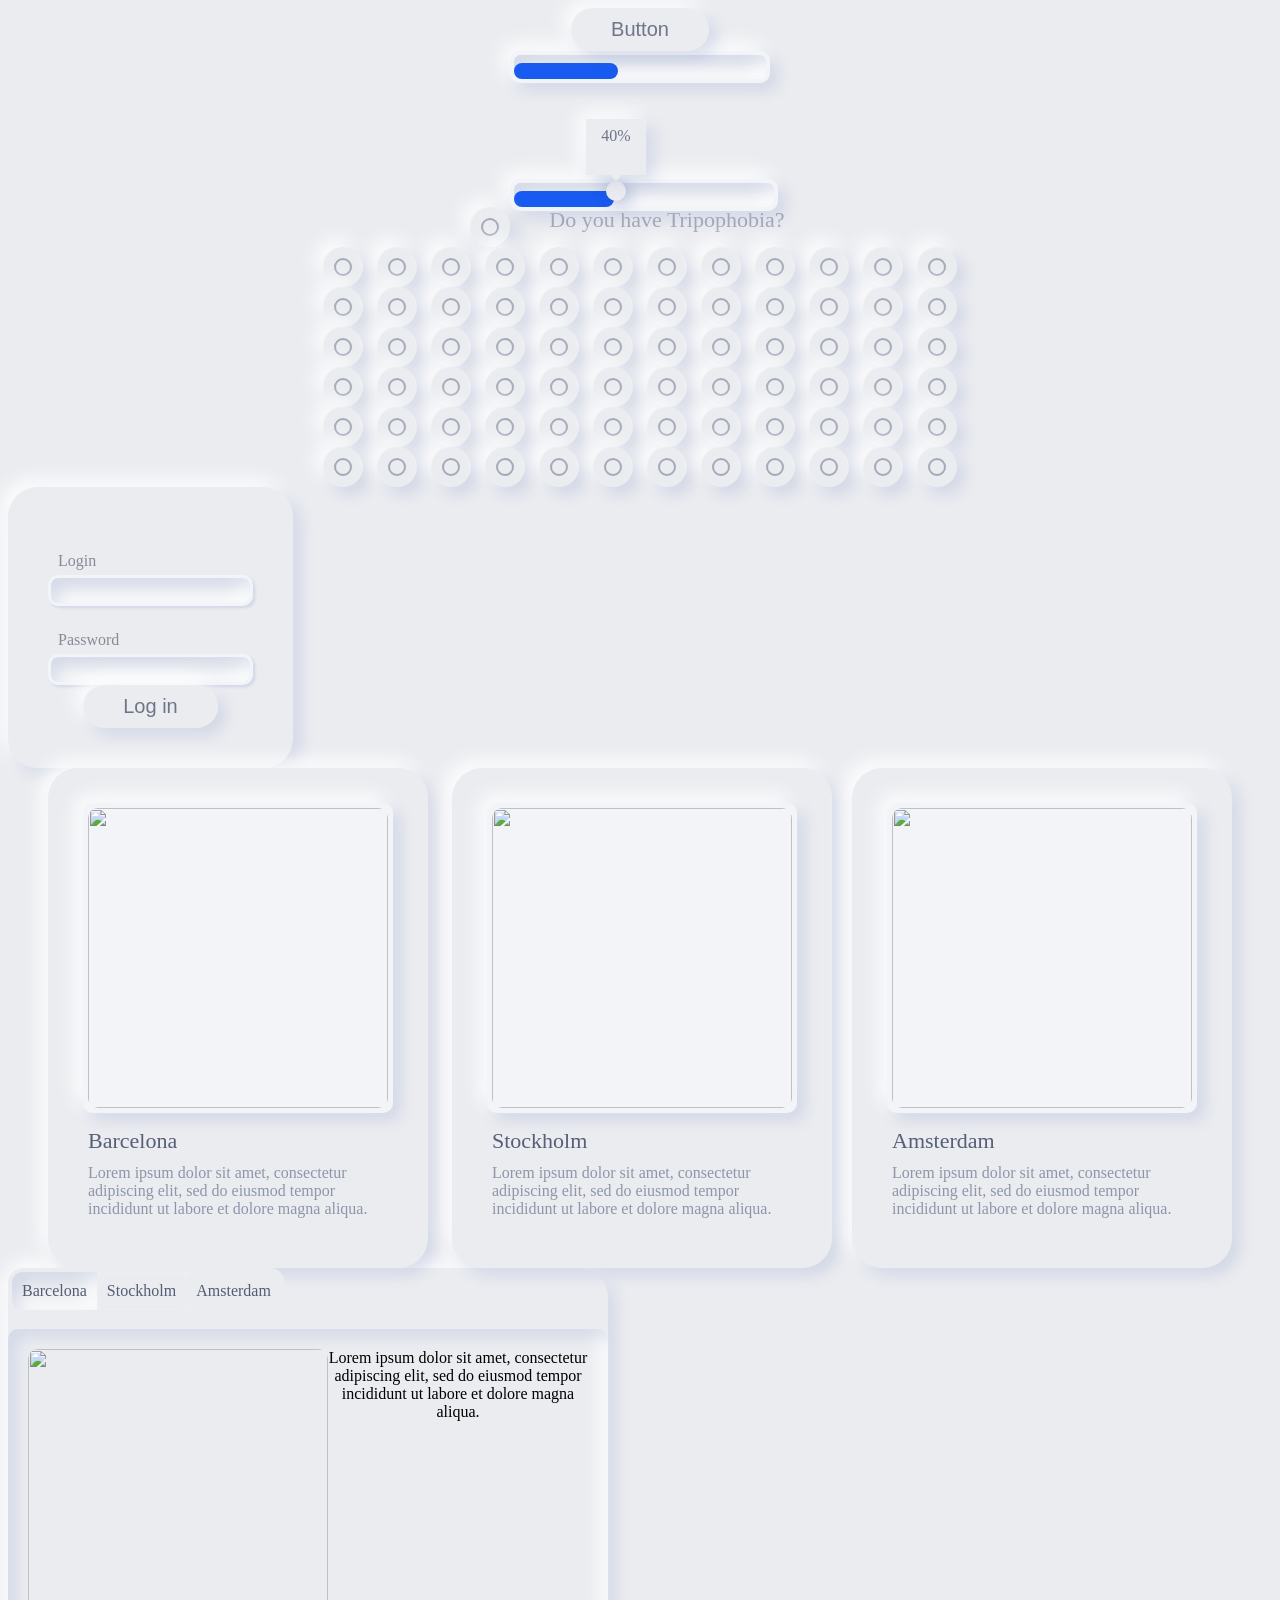
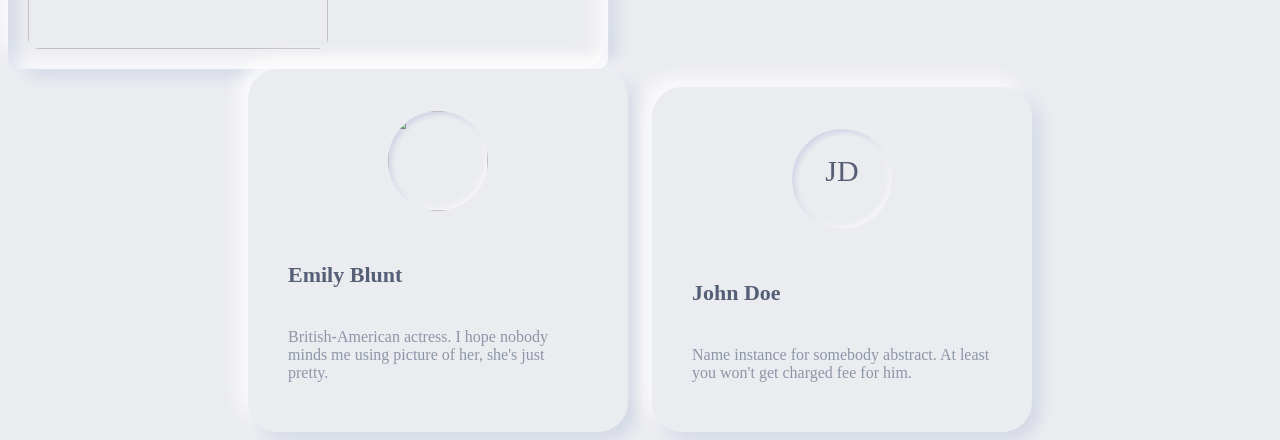
==== index2.html @ e6d13fb2 "Added a new page" ====
<html>
  <head>
<script src="script.js"></script>
<link rel="stylesheet" href="style.css">
  </head>
  <body class="py-5">
    <div class="container">
      <button type="button" class="my-5 btn neumorphic-btn">Button</button>
      <div class="text-center">
        <div class="neumorphic-progress">
          <div class="neumorphic-progress__back"></div>
          <div class="neumorphic-progress__line"></div>
        </div>
        <div class="neumorphic-slider" onselectstart="return false" style="margin-top: 100px;">
          <div class="neumorphic-slider__back"></div>
          <div class="neumorphic-slider__line"></div>
          <div class="neumorphic-slider__thumb"></div>
          <div class="neumorphic-slider__popover">40%</div>
        </div>
      </div>
      <div class="my-5 row justify-content-center">
        <button type="button" class="btn neumorphic-btn neumorphic-checkbox"></button>
        <label class="neumorphic-text">Do you have Tripophobia?</label>
      </div>
      <div class="mt-5 row justify-content-center">
        <button type="button" class="btn neumorphic-btn neumorphic-checkbox"></button>
        <button type="button" class="btn neumorphic-btn neumorphic-checkbox"></button>
        <button type="button" class="btn neumorphic-btn neumorphic-checkbox"></button>
        <button type="button" class="btn neumorphic-btn neumorphic-checkbox"></button>
        <button type="button" class="btn neumorphic-btn neumorphic-checkbox"></button>
        <button type="button" class="btn neumorphic-btn neumorphic-checkbox"></button>
        <button type="button" class="btn neumorphic-btn neumorphic-checkbox"></button>
        <button type="button" class="btn neumorphic-btn neumorphic-checkbox"></button>
        <button type="button" class="btn neumorphic-btn neumorphic-checkbox"></button>
        <button type="button" class="btn neumorphic-btn neumorphic-checkbox"></button>
        <button type="button" class="btn neumorphic-btn neumorphic-checkbox"></button>
        <button type="button" class="btn neumorphic-btn neumorphic-checkbox"></button>
      </div>
      <div class="mt-2 row justify-content-center">
        <button type="button" class="btn neumorphic-btn neumorphic-checkbox"></button>
        <button type="button" class="btn neumorphic-btn neumorphic-checkbox"></button>
        <button type="button" class="btn neumorphic-btn neumorphic-checkbox"></button>
        <button type="button" class="btn neumorphic-btn neumorphic-checkbox"></button>
        <button type="button" class="btn neumorphic-btn neumorphic-checkbox"></button>
        <button type="button" class="btn neumorphic-btn neumorphic-checkbox"></button>
        <button type="button" class="btn neumorphic-btn neumorphic-checkbox"></button>
        <button type="button" class="btn neumorphic-btn neumorphic-checkbox"></button>
        <button type="button" class="btn neumorphic-btn neumorphic-checkbox"></button>
        <button type="button" class="btn neumorphic-btn neumorphic-checkbox"></button>
        <button type="button" class="btn neumorphic-btn neumorphic-checkbox"></button>
        <button type="button" class="btn neumorphic-btn neumorphic-checkbox"></button>
      </div>
      <div class="mt-2 row justify-content-center">
        <button type="button" class="btn neumorphic-btn neumorphic-checkbox"></button>
        <button type="button" class="btn neumorphic-btn neumorphic-checkbox"></button>
        <button type="button" class="btn neumorphic-btn neumorphic-checkbox"></button>
        <button type="button" class="btn neumorphic-btn neumorphic-checkbox"></button>
        <button type="button" class="btn neumorphic-btn neumorphic-checkbox"></button>
        <button type="button" class="btn neumorphic-btn neumorphic-checkbox"></button>
        <button type="button" class="btn neumorphic-btn neumorphic-checkbox"></button>
        <button type="button" class="btn neumorphic-btn neumorphic-checkbox"></button>
        <button type="button" class="btn neumorphic-btn neumorphic-checkbox"></button>
        <button type="button" class="btn neumorphic-btn neumorphic-checkbox"></button>
        <button type="button" class="btn neumorphic-btn neumorphic-checkbox"></button>
        <button type="button" class="btn neumorphic-btn neumorphic-checkbox"></button>
      </div>
      <div class="mt-2 row justify-content-center">
        <button type="button" class="btn neumorphic-btn neumorphic-checkbox"></button>
        <button type="button" class="btn neumorphic-btn neumorphic-checkbox"></button>
        <button type="button" class="btn neumorphic-btn neumorphic-checkbox"></button>
        <button type="button" class="btn neumorphic-btn neumorphic-checkbox"></button>
        <button type="button" class="btn neumorphic-btn neumorphic-checkbox"></button>
        <button type="button" class="btn neumorphic-btn neumorphic-checkbox"></button>
        <button type="button" class="btn neumorphic-btn neumorphic-checkbox"></button>
        <button type="button" class="btn neumorphic-btn neumorphic-checkbox"></button>
        <button type="button" class="btn neumorphic-btn neumorphic-checkbox"></button>
        <button type="button" class="btn neumorphic-btn neumorphic-checkbox"></button>
        <button type="button" class="btn neumorphic-btn neumorphic-checkbox"></button>
        <button type="button" class="btn neumorphic-btn neumorphic-checkbox"></button>
      </div>
      <div class="mt-2 row justify-content-center">
        <button type="button" class="btn neumorphic-btn neumorphic-checkbox"></button>
        <button type="button" class="btn neumorphic-btn neumorphic-checkbox"></button>
        <button type="button" class="btn neumorphic-btn neumorphic-checkbox"></button>
        <button type="button" class="btn neumorphic-btn neumorphic-checkbox"></button>
        <button type="button" class="btn neumorphic-btn neumorphic-checkbox"></button>
        <button type="button" class="btn neumorphic-btn neumorphic-checkbox"></button>
        <button type="button" class="btn neumorphic-btn neumorphic-checkbox"></button>
        <button type="button" class="btn neumorphic-btn neumorphic-checkbox"></button>
        <button type="button" class="btn neumorphic-btn neumorphic-checkbox"></button>
        <button type="button" class="btn neumorphic-btn neumorphic-checkbox"></button>
        <button type="button" class="btn neumorphic-btn neumorphic-checkbox"></button>
        <button type="button" class="btn neumorphic-btn neumorphic-checkbox"></button>
      </div>
      <div class="mt-2 row justify-content-center">
        <button type="button" class="btn neumorphic-btn neumorphic-checkbox"></button>
        <button type="button" class="btn neumorphic-btn neumorphic-checkbox"></button>
        <button type="button" class="btn neumorphic-btn neumorphic-checkbox"></button>
        <button type="button" class="btn neumorphic-btn neumorphic-checkbox"></button>
        <button type="button" class="btn neumorphic-btn neumorphic-checkbox"></button>
        <button type="button" class="btn neumorphic-btn neumorphic-checkbox"></button>
        <button type="button" class="btn neumorphic-btn neumorphic-checkbox"></button>
        <button type="button" class="btn neumorphic-btn neumorphic-checkbox"></button>
        <button type="button" class="btn neumorphic-btn neumorphic-checkbox"></button>
        <button type="button" class="btn neumorphic-btn neumorphic-checkbox"></button>
        <button type="button" class="btn neumorphic-btn neumorphic-checkbox"></button>
        <button type="button" class="btn neumorphic-btn neumorphic-checkbox"></button>
      </div>
    </div>
    <div class="container p-4">
      <div class="neumorphic-card mx-auto">
        <label class="neumorphic-label" for="login__input">Login</label>
        <input class="neumorphic-input" id="login__input" type="text" />
        <label class="neumorphic-label" for="password_input">Password</label>
        <input class="neumorphic-input" id="password_input" type="text" />
        <button type="button" class="btn neumorphic-btn mt-5 mb-3">Log in</button>
      </div>
    </div>
    <div class="container card-collection p-4">
      <div class="neumorphic-card mx-auto">
        <div class="neumorphic-card__outer">
          <image class="neumorphic-image" height="300" src="https://images.unsplash.com/photo-1562883676-8c7feb83f09b?ixlib=rb-1.2.1&ixid=eyJhcHBfaWQiOjEyMDd9&auto=format&fit=crop&w=661&q=80" /><!-- Photo by @alfonstaekema https://unsplash.com/photos/lvXeO04CxwQ -->
        </div>
        <div class="neumorphic-card__title">Barcelona</div>
        <div class="neumorphic-card__text">Lorem ipsum dolor sit amet, consectetur adipiscing elit, sed do eiusmod tempor incididunt ut labore et dolore magna aliqua.</div>
      </div>
      <div class="neumorphic-card mx-auto">
        <div class="neumorphic-card__outer">
          <image class="neumorphic-image" height="300" src="https://images.unsplash.com/photo-1517824488624-8d6e5cdbf991?ixlib=rb-1.2.1&ixid=eyJhcHBfaWQiOjEyMDd9&auto=format&fit=crop&w=634&q=80" /><!-- Photo by @martenbjork https://unsplash.com/photos/zr-zkaQd7f4 -->
        </div>
        <div class="neumorphic-card__title">Stockholm</div>
        <div class="neumorphic-card__text">Lorem ipsum dolor sit amet, consectetur adipiscing elit, sed do eiusmod tempor incididunt ut labore et dolore magna aliqua.</div>
      </div><div class="neumorphic-card mx-auto">
        <div class="neumorphic-card__outer">
          <image class="neumorphic-image" height="300" src="https://images.unsplash.com/photo-1517736996303-4eec4a66bb17?ixlib=rb-1.2.1&ixid=eyJhcHBfaWQiOjEyMDd9&auto=format&fit=crop&w=634&q=80" /><!-- Photo by @robinoode https://unsplash.com/photos/4ZtYoQavCVI -->
        </div>
        <div class="neumorphic-card__title">Amsterdam</div>
        <div class="neumorphic-card__text">Lorem ipsum dolor sit amet, consectetur adipiscing elit, sed do eiusmod tempor incididunt ut labore et dolore magna aliqua.</div>
      </div>
    </div>
    <div class="container">
      <div class="neumorphic-outer mx-auto p-5 neumorphic-tab-container" style="width: 600px;">
        <div class="neumorphic-tab-container__controls">
          <div class="neumorphic-tab-container__control neumorphic-tab-container__control_active" data-target="barcelona">Barcelona</div>
          <div class="neumorphic-tab-container__control" data-target="stockholm">Stockholm</div>
          <div class="neumorphic-tab-container__control" data-target="amsterdam">Amsterdam</div>
        </div>
        <div class="neumorphic-inner neumorphic-tab-container__tab neumorphic-tab-container__tab_shown" id="barcelona">
          <image class="neumorphic-image" height="300" src="https://images.unsplash.com/photo-1562883676-8c7feb83f09b?ixlib=rb-1.2.1&ixid=eyJhcHBfaWQiOjEyMDd9&auto=format&fit=crop&w=661&q=80" /><!-- Photo by @alfonstaekema https://unsplash.com/photos/lvXeO04CxwQ -->
          <div class="py-2 px-4 text-left">Lorem ipsum dolor sit amet, consectetur adipiscing elit, sed do eiusmod tempor incididunt ut labore et dolore magna aliqua.</div>
        </div>
        <div class="neumorphic-inner neumorphic-tab-container__tab" id="stockholm">
          <image class="neumorphic-image" height="300" src="https://images.unsplash.com/photo-1517824488624-8d6e5cdbf991?ixlib=rb-1.2.1&ixid=eyJhcHBfaWQiOjEyMDd9&auto=format&fit=crop&w=634&q=80" /><!-- Photo by @martenbjork https://unsplash.com/photos/zr-zkaQd7f4 -->
          <div class="py-2 px-4 text-left">Lorem ipsum dolor sit amet, consectetur adipiscing elit, sed do eiusmod tempor incididunt ut labore et dolore magna aliqua.</div>
        </div>
        <div class="neumorphic-inner neumorphic-tab-container__tab" id="amsterdam">
          <image class="neumorphic-image" height="300" src="https://images.unsplash.com/photo-1517736996303-4eec4a66bb17?ixlib=rb-1.2.1&ixid=eyJhcHBfaWQiOjEyMDd9&auto=format&fit=crop&w=634&q=80" /><!-- Photo by @robinoode https://unsplash.com/photos/4ZtYoQavCVI -->
          <div class="py-2 px-4 text-left">Lorem ipsum dolor sit amet, consectetur adipiscing elit, sed do eiusmod tempor incididunt ut labore et dolore magna aliqua.</div>
        </div>
      </div>
    </div>
    <div class="container py-5 card-collection">
      <div class="neumorphic-card" style="min-width: 300px;">
        <div class="neumorphic-image__wrapper">
          <image class="neumorphic-image" src="https://i.pinimg.com/originals/cb/98/4a/cb984a8d358ee8ff8355b6ab3d9dbe4b.jpg" width="100" />
        </div>
        <h4 class="neumorphic-card__title text-center">Emily Blunt</h4>
        <div class="neumorphic-card__text">British-American actress. I hope nobody minds me using picture of her, she's just pretty.</div>
      </div>
      <div class="neumorphic-card" style="min-width: 300px;">
        <div class="neumorphic-image__wrapper">
          <div class="neumorphic-image__placeholder">JD</div>
        </div>
        <h4 class="neumorphic-card__title text-center">John Doe</h4>
        <div class="neumorphic-card__text">Name instance for somebody abstract. At least you won't get charged fee for him.</div>
      </div>
    </div>
  </body>
</html>
---- style.css ----
:root {
  --value: 40%;
  --back-color: #EBECF0;
}

body {
  background-color: var(--back-color);
  text-align: center;
  justify-content: center;
}

.btn:focus {
  outline:none !important;
}

.neumorphic-btn {
  font-size: 20px;
  border: none;
  padding: 10px 40px;
  border-radius: 40px;
  color: #6D7587;
  background-color: var(--back-color);
  /*box-shadow: 3px 4px 6px 1px rgba(0, 0, 0, 0.3), 
              -2px -2px 4px 2px rgba(255, 255, 255, 1), 
              inset -14px -14px 20px -10px rgba(0, 0, 0, 0.1),
              inset 14px 14px 20px -10px rgba(255, 255, 255, 0.5) !important;  */
  box-shadow: 7px 7px 15px rgba(55, 84, 170, .15),
              -7px -7px 20px rgba(255, 255, 255, 1),
              inset 0px 0px 4px rgba(255, 255, 255, .2),
              inset 7px 7px 15px rgba(55, 84, 170, 0),
              inset -7px -7px 20px rgba(255, 255, 255, 0),
              0px 0px 4px rgba(255, 255, 255, 0) !important;
  transition: box-shadow .25s ease !important;
}

.neumorphic-btn:active {  
  box-shadow: 7px 7px 15px rgba(55, 84, 170, .15),
              -7px -7px 20px rgba(255, 255, 255, 1),
              inset 0px 0px 4px rgba(255, 255, 255, 0),
              inset 7px 7px 15px rgba(55, 84, 170, .15),
              inset -7px -7px 20px rgba(255, 255, 255, 1),
              0px 0px 4px rgba(255, 255, 255, .2) !important;
}

.neumorphic-progress, .neumorphic-slider {
  width: 260px;
  margin: auto;
}

.neumorphic-progress__back, .neumorphic-slider__back {
  height: 24px;
  background-color: var(--back-color);
  border-radius: 10px;
  border: 4px solid #f3f4f7;
  box-shadow: 7px 7px 15px rgba(55, 84, 170, .15),
              -7px -7px 20px rgba(255, 255, 255, 1),
              inset 0px 0px 4px rgba(255, 255, 255, 0),
              inset 7px 7px 15px rgba(55, 84, 170, .15),
              inset -7px -7px 20px rgba(255, 255, 255, 1),
              0px 0px 4px rgba(255, 255, 255, .2) !important;
}

.neumorphic-slider {
  width: 240px;
}

.neumorphic-slider__back {
  width: calc(100% + 20px);
  margin-left: -10px;
}

.neumorphic-progress__line {
  width: var(--value);
  height: 16px;
  background-color: #185BF1;
  margin-top: -20px;
  margin-left: 4px;
  border-radius: 8px;
  opacity: 1;
  animation: sliding 3s ease infinite;
}

@keyframes sliding {
  0% {
    width: 0;
  }
  100% {
    width: calc(100% - 8px);
  }
}

.neumorphic-slider {
  position: relative;
}

.neumorphic-slider__line {
  height: 16px;
  background-color: #185BF1;
  margin-top: -20px;
  margin-left: -6px;
  border-radius: 8px;
  opacity: 1;
  width: calc(var(--value) + 4px);
}

.neumorphic-slider__thumb {
  box-shadow: 7px 7px 15px rgba(55, 84, 170, .15), 0px 0px 15px rgba(55, 84, 170, .3);
  width: 20px;
  height: 20px;
  position: absolute;
  border-radius: 50%;
  background-color: var(--back-color);
  left: var(--value);
  top: 2px;
  margin-left: -10px;
  cursor: pointer;
}

.neumorphic-slider__popover {
  position: absolute;
  background-color: var(--back-color);
  left: var(--value);
  width: 60px;
  height: 40px;
  top: -60px;
  margin-left: -30px;
  box-shadow: 7px 7px 15px rgba(55, 84, 170, .15),
              -7px -7px 20px rgba(255, 255, 255, 1),
              0px 0px 4px rgba(255, 255, 255, .2);    
  color: #6D7587;    
  padding: 8px 0;
}

.neumorphic-slider__popover::after {
  content: '';
  position: absolute;
  width: 0;
  height: 0;
  bottom: -6px;
  left: 50%;
  margin-left: -6px;
  border-style: solid;
  border-width: 6px 6px 0 6px;
  border-color: var(--back-color) transparent transparent transparent;
}

.neumorphic-text {
  color: #a3aab9;
  margin: auto 30px;
  font-size: 22px;
}

.neumorphic-checkbox {
  padding: 20px;
  position: relative;
  margin: 0 5px;
  transition: all .25s ease;
}

.neumorphic-checkbox::after {
  content: '';
  position: absolute;
  width: 14px;
  height: 14px;
  border-radius: 50%;
  border: 2px solid #a3aab9;
  background: transparent;
  top: 50%;
  left: 50%;
  transform: translate(-50%, -50%);
  transition: all .25s ease;
}

.neumorphic-checkbox_active {  
  box-shadow: 7px 7px 15px rgba(55, 84, 170, .15),
              -7px -7px 20px rgba(255, 255, 255, 1),
              inset 0px 0px 4px rgba(255, 255, 255, 0),
              inset 7px 7px 15px rgba(55, 84, 170, .15),
              inset -7px -7px 20px rgba(255, 255, 255, 1),
              0px 0px 4px rgba(255, 255, 255, .2) !important;
}

.neumorphic-checkbox_active::after {
  background-color: #a3aab9;
}

.neumorphic-card {
  display: block;    
  background-color: var(--back-color);
  padding: 40px;  
  box-shadow: 7px 7px 15px rgba(55, 84, 170, .15),
              -7px -7px 20px rgba(255, 255, 255, 1),
              0px 0px 4px rgba(255, 255, 255, .2) !important;
  border-radius: 30px;
  max-width: 300px;
  width: min-content;
}

.neumorphic-card__title {
  color: #555F76;
  font-size: 22px;
  padding: 20px 0 10px;
  text-align: start;
}

.neumorphic-card__text {
  padding: 0 0 10px;
  text-align: start;
  color: #8D96A8;
}

.neumorphic-card__outer {
  background-color: #f3f4f7;
  border-radius: 10px;
  border: 5px solid #f3f4f7;
  box-shadow: 7px 7px 15px rgba(55, 84, 170, .15),
              -7px -7px 20px rgba(255, 255, 255, 1),
              0px 0px 4px rgba(255, 255, 255, .2) !important;  
  margin: -5px;
}

.neumorphic-label {
  color: #868b98;
  display: block;
  text-align: start;
  margin: 25px 10px 5px;
}

.neumorphic-input {
  background-color: var(--back-color);
  border-radius: 10px;
  border: 3px solid #f3f4f7;
  box-shadow: 2px 2px 3px rgba(55, 84, 170, .15),
              inset 0px 0px 4px rgba(255, 255, 255, 0),
              inset 7px 7px 15px rgba(55, 84, 170, .15),
              inset -7px -7px 20px rgba(255, 255, 255, 1),
              0px 0px 4px rgba(255, 255, 255, .2) !important;
  padding: 5px 15px;
  outline: none !important;
  color: #535D74;
}

.neumorphic-image {
  border-radius: 10px;
}

.neumorphic-image__wrapper {
  width: 100px;
  height: 100px;
  border-radius: 50% !important;
  overflow: hidden;
  margin: 0 auto;
  border: 2px solid var(--back-color);
  box-shadow: inset 0px 0px 4px rgba(255, 255, 255, 0),
              inset 3px 3px 5px rgba(55, 84, 170, .15),
              inset -3px -3px 5px rgba(255, 255, 255, .5),
              0px 0px 4px rgba(255, 255, 255, .2) !important;
}

.neumorphic-image__placeholder {
    color: #565e74;
    font-size: 30px;
    padding: 25px 0 0 0;
}

.card-collection .neumorphic-card {
  display: inline-block;
  margin: 0 10px !important;
}

.neumorphic-outer {
  box-shadow: 7px 7px 15px rgba(55, 84, 170, .15),
              -7px -7px 20px rgba(255, 255, 255, 1),
              0px 0px 4px rgba(255, 255, 255, .2) !important;
  background-color: var(--back-color);
  border-radius: 30px;
}

.neumorphic-inner {
  box-shadow: inset 0px 0px 4px rgba(255, 255, 255, 0),
              inset 7px 7px 15px rgba(55, 84, 170, .15),
              inset -7px -7px 20px rgba(255, 255, 255, 1),
              0px 0px 4px rgba(255, 255, 255, .2) !important; 
  border-radius: 10px;
}

.neumorphic-tab-container {
  display: flex;
  flex-direction: column;
}

.neumorphic-tab-container__controls {       
  display: flex;
  border: 4px solid var(--back-color);
  width: min-content;
  background-color: var(--back-color);
  border-radius: 15px;
  margin-bottom: 15px;
}

.neumorphic-tab-container__control {
  padding: 10px 10px;
  color: #535D74;
  background-color: var(--back-color);
  box-shadow: inset 0px 0px 4px rgba(255, 255, 255, .2), inset 7px 7px 15px rgba(55, 84, 170, 0), inset -7px -7px 20px rgba(255, 255, 255, 0);
  transition: box-shadow .4s ease;
  cursor: pointer;
}

.neumorphic-tab-container__control:first-child {
    border-top-left-radius: 11px;
    border-bottom-left-radius: 11px;
}

.neumorphic-tab-container__control:last-child {
    border-top-right-radius: 11px;
    border-bottom-right-radius: 11px;
}

.neumorphic-tab-container__control_active {
  box-shadow: inset 0px 0px 4px rgba(255, 255, 255, 0), inset 7px 7px 15px rgba(55, 84, 170, .15), inset -7px -7px 20px rgba(255, 255, 255, 1);
}

.neumorphic-tab-container__tab {
  display: none;
  padding: 20px;
}

.neumorphic-tab-container__tab_shown {
  display: flex;
}
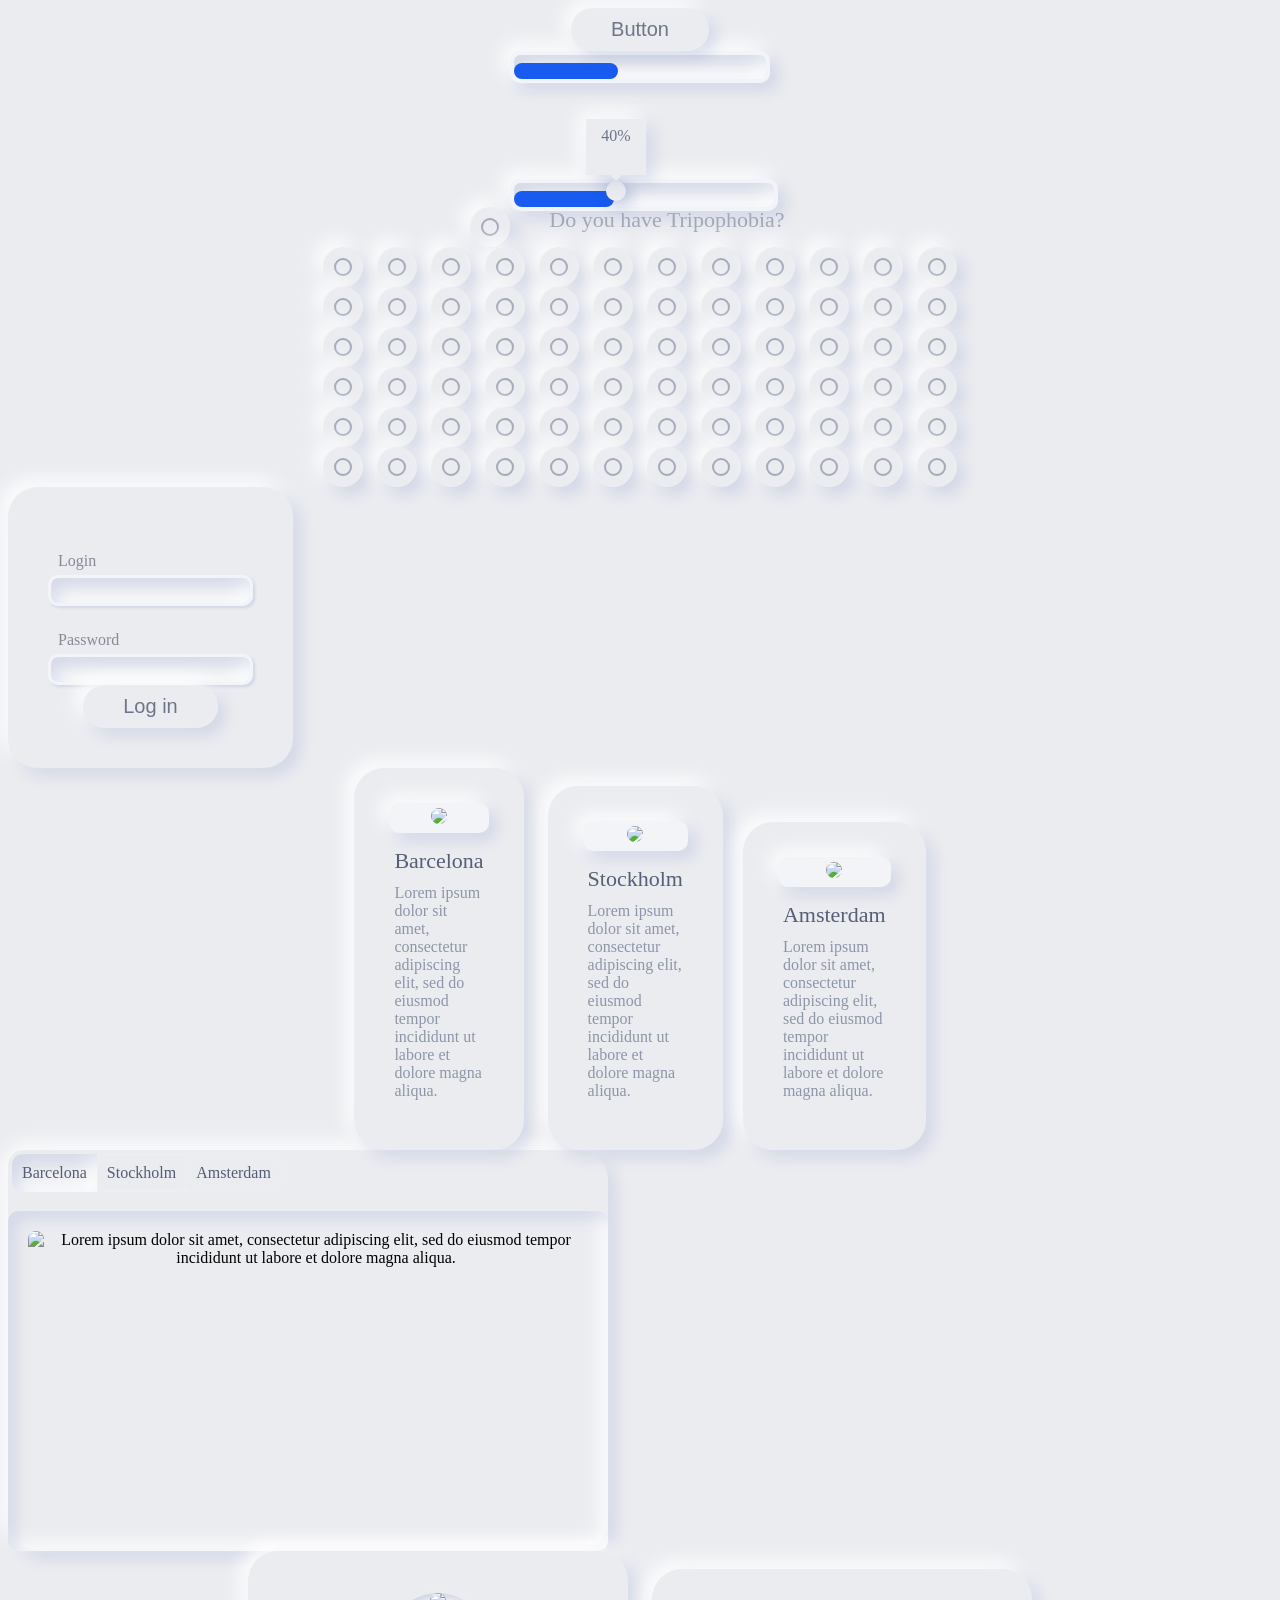
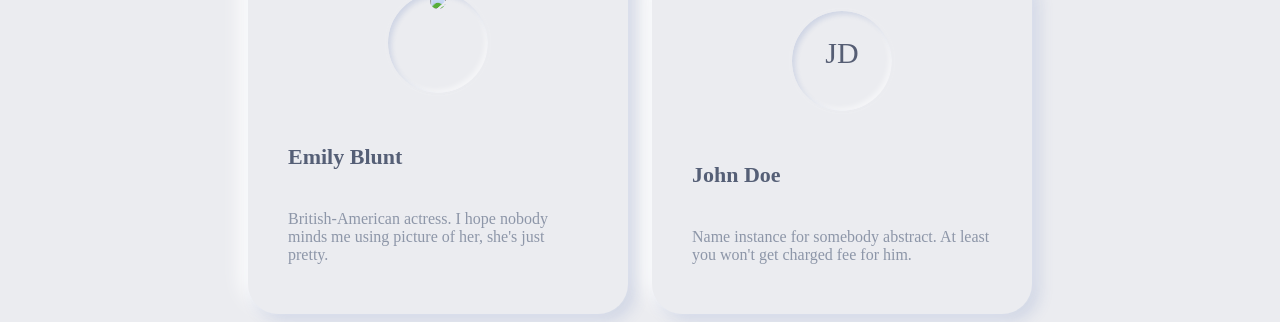
==== commit fbd6eae6: "added doctype" ====
--- a/index2.html
+++ b/index2.html
@@ -1,3 +1,4 @@
+<!DOCTYPE html>
 <html>
   <head>
 <script src="script.js"></script>
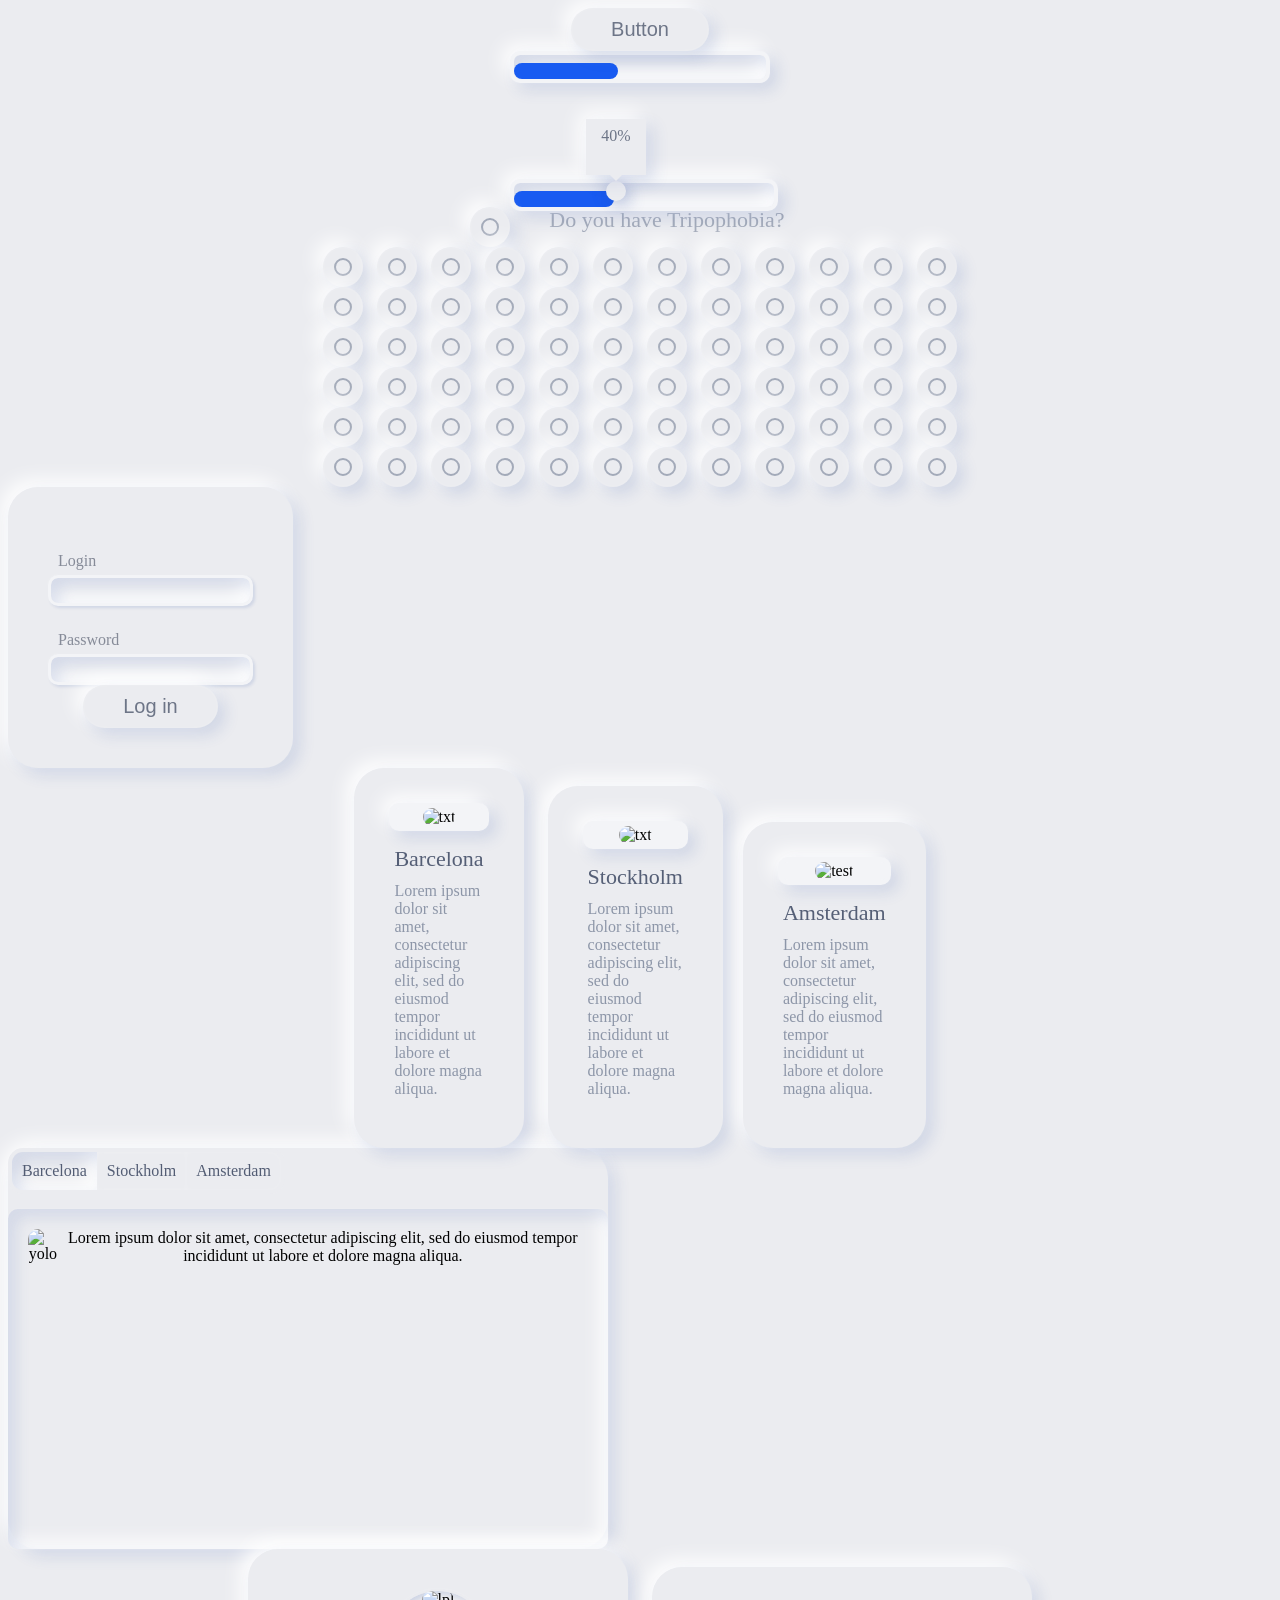
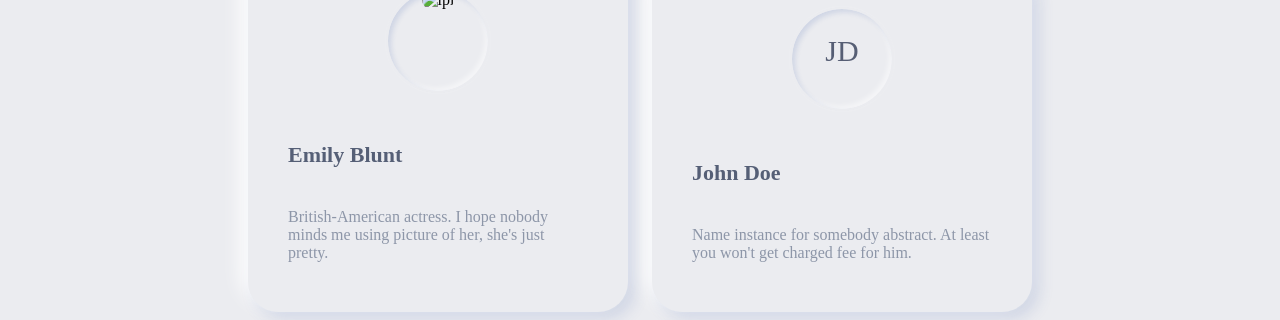
==== commit 7871c4b6: "All errors should be fixed" ====
--- a/index2.html
+++ b/index2.html
@@ -1,6 +1,7 @@
 <!DOCTYPE html>
 <html>
   <head>
+<title>test neumorphisme</title>
 <script src="script.js"></script>
 <link rel="stylesheet" href="style.css">
   </head>
@@ -12,7 +13,7 @@
           <div class="neumorphic-progress__back"></div>
           <div class="neumorphic-progress__line"></div>
         </div>
-        <div class="neumorphic-slider" onselectstart="return false" style="margin-top: 100px;">
+        <div class="neumorphic-slider" style="margin-top: 100px;">
           <div class="neumorphic-slider__back"></div>
           <div class="neumorphic-slider__line"></div>
           <div class="neumorphic-slider__thumb"></div>
@@ -120,20 +121,20 @@
     <div class="container card-collection p-4">
       <div class="neumorphic-card mx-auto">
         <div class="neumorphic-card__outer">
-          <image class="neumorphic-image" height="300" src="https://images.unsplash.com/photo-1562883676-8c7feb83f09b?ixlib=rb-1.2.1&ixid=eyJhcHBfaWQiOjEyMDd9&auto=format&fit=crop&w=661&q=80" /><!-- Photo by @alfonstaekema https://unsplash.com/photos/lvXeO04CxwQ -->
+          <image alt="txt" class="neumorphic-image" height="300" src="https://images.unsplash.com/photo-1562883676-8c7feb83f09b?ixlib=rb-1.2.1&ixid=eyJhcHBfaWQiOjEyMDd9&auto=format&fit=crop&w=661&q=80" /><!-- Photo by @alfonstaekema https://unsplash.com/photos/lvXeO04CxwQ -->
         </div>
         <div class="neumorphic-card__title">Barcelona</div>
         <div class="neumorphic-card__text">Lorem ipsum dolor sit amet, consectetur adipiscing elit, sed do eiusmod tempor incididunt ut labore et dolore magna aliqua.</div>
       </div>
       <div class="neumorphic-card mx-auto">
         <div class="neumorphic-card__outer">
-          <image class="neumorphic-image" height="300" src="https://images.unsplash.com/photo-1517824488624-8d6e5cdbf991?ixlib=rb-1.2.1&ixid=eyJhcHBfaWQiOjEyMDd9&auto=format&fit=crop&w=634&q=80" /><!-- Photo by @martenbjork https://unsplash.com/photos/zr-zkaQd7f4 -->
+          <image alt="txt" class="neumorphic-image" height="300" src="https://images.unsplash.com/photo-1517824488624-8d6e5cdbf991?ixlib=rb-1.2.1&ixid=eyJhcHBfaWQiOjEyMDd9&auto=format&fit=crop&w=634&q=80" /><!-- Photo by @martenbjork https://unsplash.com/photos/zr-zkaQd7f4 -->
         </div>
         <div class="neumorphic-card__title">Stockholm</div>
         <div class="neumorphic-card__text">Lorem ipsum dolor sit amet, consectetur adipiscing elit, sed do eiusmod tempor incididunt ut labore et dolore magna aliqua.</div>
       </div><div class="neumorphic-card mx-auto">
         <div class="neumorphic-card__outer">
-          <image class="neumorphic-image" height="300" src="https://images.unsplash.com/photo-1517736996303-4eec4a66bb17?ixlib=rb-1.2.1&ixid=eyJhcHBfaWQiOjEyMDd9&auto=format&fit=crop&w=634&q=80" /><!-- Photo by @robinoode https://unsplash.com/photos/4ZtYoQavCVI -->
+          <image alt="test" class="neumorphic-image" height="300" src="https://images.unsplash.com/photo-1517736996303-4eec4a66bb17?ixlib=rb-1.2.1&ixid=eyJhcHBfaWQiOjEyMDd9&auto=format&fit=crop&w=634&q=80" /><!-- Photo by @robinoode https://unsplash.com/photos/4ZtYoQavCVI -->
         </div>
         <div class="neumorphic-card__title">Amsterdam</div>
         <div class="neumorphic-card__text">Lorem ipsum dolor sit amet, consectetur adipiscing elit, sed do eiusmod tempor incididunt ut labore et dolore magna aliqua.</div>
@@ -147,15 +148,15 @@
           <div class="neumorphic-tab-container__control" data-target="amsterdam">Amsterdam</div>
         </div>
         <div class="neumorphic-inner neumorphic-tab-container__tab neumorphic-tab-container__tab_shown" id="barcelona">
-          <image class="neumorphic-image" height="300" src="https://images.unsplash.com/photo-1562883676-8c7feb83f09b?ixlib=rb-1.2.1&ixid=eyJhcHBfaWQiOjEyMDd9&auto=format&fit=crop&w=661&q=80" /><!-- Photo by @alfonstaekema https://unsplash.com/photos/lvXeO04CxwQ -->
+          <image alt="yolo" class="neumorphic-image" height="300" src="https://images.unsplash.com/photo-1562883676-8c7feb83f09b?ixlib=rb-1.2.1&ixid=eyJhcHBfaWQiOjEyMDd9&auto=format&fit=crop&w=661&q=80" /><!-- Photo by @alfonstaekema https://unsplash.com/photos/lvXeO04CxwQ -->
           <div class="py-2 px-4 text-left">Lorem ipsum dolor sit amet, consectetur adipiscing elit, sed do eiusmod tempor incididunt ut labore et dolore magna aliqua.</div>
         </div>
         <div class="neumorphic-inner neumorphic-tab-container__tab" id="stockholm">
-          <image class="neumorphic-image" height="300" src="https://images.unsplash.com/photo-1517824488624-8d6e5cdbf991?ixlib=rb-1.2.1&ixid=eyJhcHBfaWQiOjEyMDd9&auto=format&fit=crop&w=634&q=80" /><!-- Photo by @martenbjork https://unsplash.com/photos/zr-zkaQd7f4 -->
+          <image alt="tuctuc" class="neumorphic-image" height="300" src="https://images.unsplash.com/photo-1517824488624-8d6e5cdbf991?ixlib=rb-1.2.1&ixid=eyJhcHBfaWQiOjEyMDd9&auto=format&fit=crop&w=634&q=80" /><!-- Photo by @martenbjork https://unsplash.com/photos/zr-zkaQd7f4 -->
           <div class="py-2 px-4 text-left">Lorem ipsum dolor sit amet, consectetur adipiscing elit, sed do eiusmod tempor incididunt ut labore et dolore magna aliqua.</div>
         </div>
         <div class="neumorphic-inner neumorphic-tab-container__tab" id="amsterdam">
-          <image class="neumorphic-image" height="300" src="https://images.unsplash.com/photo-1517736996303-4eec4a66bb17?ixlib=rb-1.2.1&ixid=eyJhcHBfaWQiOjEyMDd9&auto=format&fit=crop&w=634&q=80" /><!-- Photo by @robinoode https://unsplash.com/photos/4ZtYoQavCVI -->
+          <image alt="ok" class="neumorphic-image" height="300" src="https://images.unsplash.com/photo-1517736996303-4eec4a66bb17?ixlib=rb-1.2.1&ixid=eyJhcHBfaWQiOjEyMDd9&auto=format&fit=crop&w=634&q=80" /><!-- Photo by @robinoode https://unsplash.com/photos/4ZtYoQavCVI -->
           <div class="py-2 px-4 text-left">Lorem ipsum dolor sit amet, consectetur adipiscing elit, sed do eiusmod tempor incididunt ut labore et dolore magna aliqua.</div>
         </div>
       </div>
@@ -163,7 +164,7 @@
     <div class="container py-5 card-collection">
       <div class="neumorphic-card" style="min-width: 300px;">
         <div class="neumorphic-image__wrapper">
-          <image class="neumorphic-image" src="https://i.pinimg.com/originals/cb/98/4a/cb984a8d358ee8ff8355b6ab3d9dbe4b.jpg" width="100" />
+          <image alt="lpl" class="neumorphic-image" src="https://i.pinimg.com/originals/cb/98/4a/cb984a8d358ee8ff8355b6ab3d9dbe4b.jpg" width="100" />
         </div>
         <h4 class="neumorphic-card__title text-center">Emily Blunt</h4>
         <div class="neumorphic-card__text">British-American actress. I hope nobody minds me using picture of her, she's just pretty.</div>
